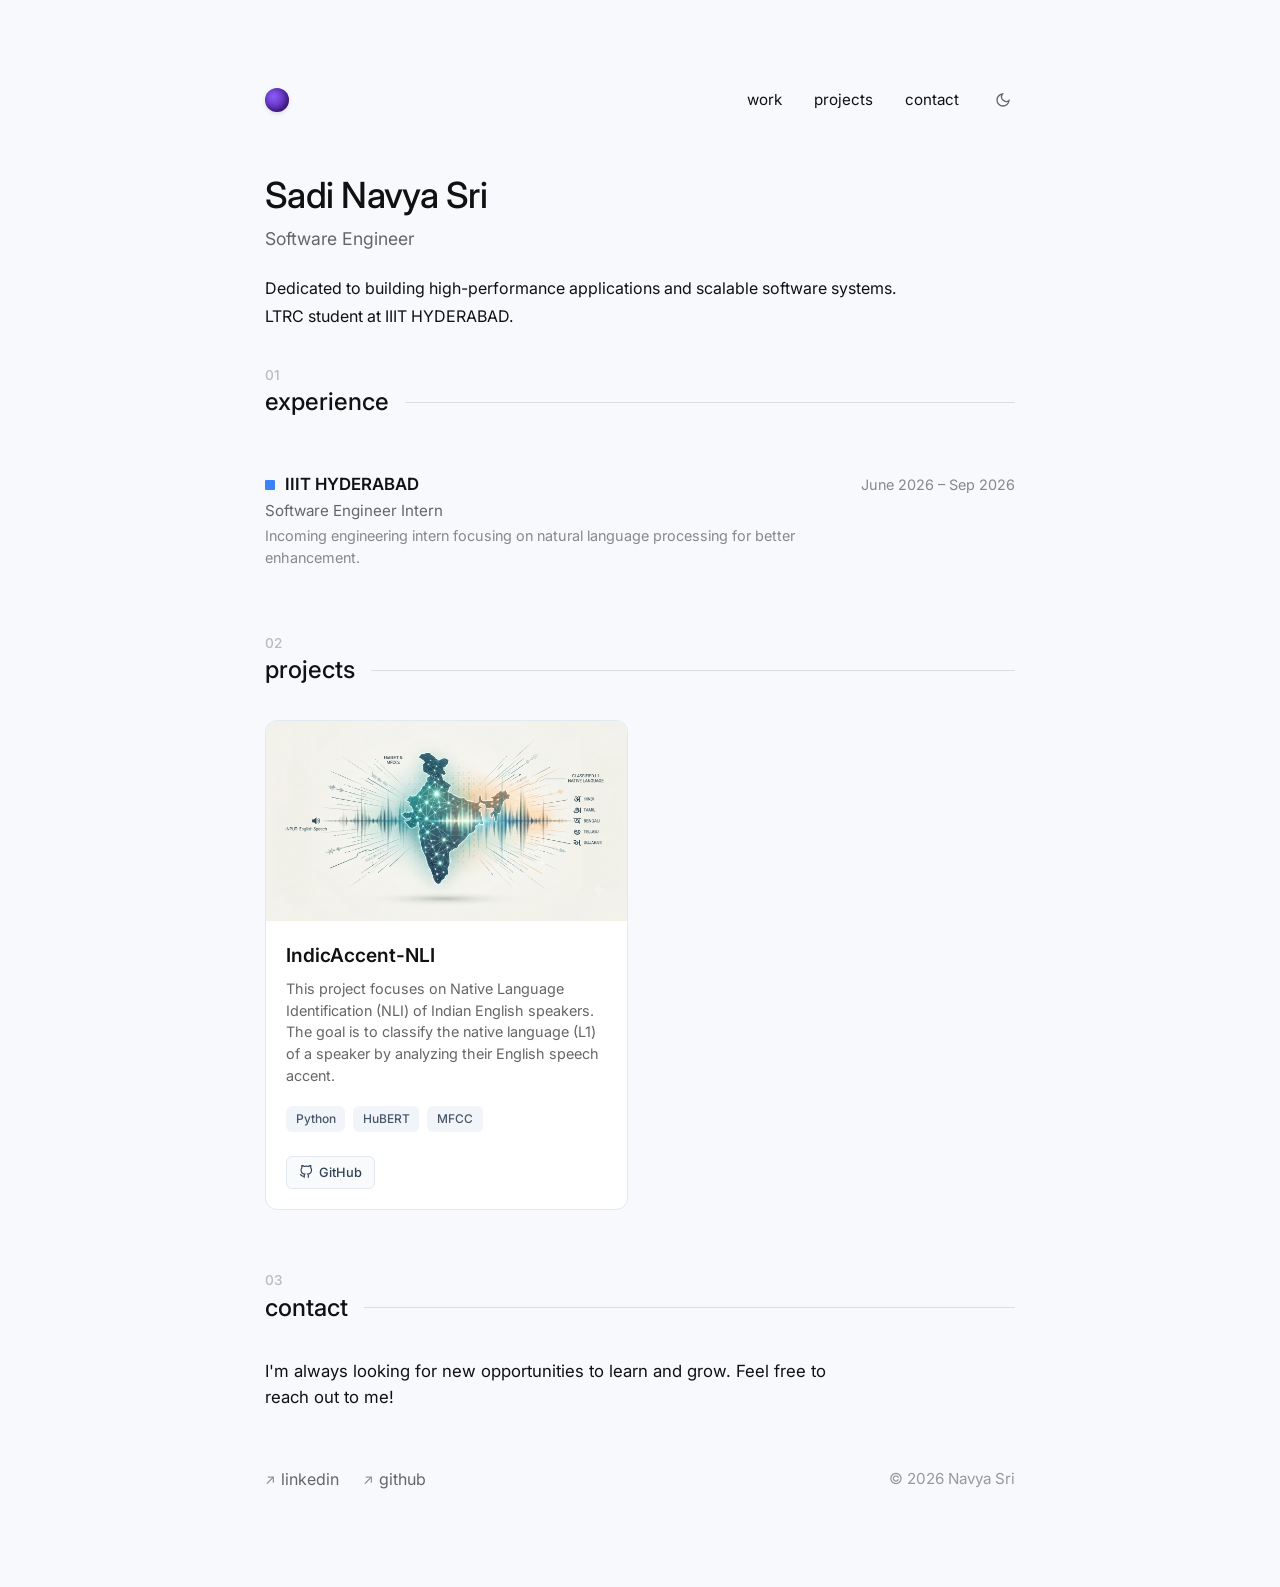
==== index.html @ 0bba28ca "Add files via upload" ====
<!DOCTYPE html>
<html lang="en">
<head>
  <meta charset="UTF-8">
  <meta name="viewport" content="width=device-width, initial-scale=1.0">
  <title>Sadi Navya Sri - Portfolio</title>
  <link href="https://fonts.googleapis.com/css2?family=Inter:wght@400;500;600&display=swap" rel="stylesheet">
  
  <style>
    /* --- Design Variables & Reset --- */
    :root {
      --bg-color: #f7f9fc;          
      --text-main: #111111;         
      --text-muted: #666666;        
      --text-light: #888888;        
      --line-color: #dddddd;        
      
      /* Accent Colors */
      --ibm-blue: #3b82f6;
    }

    * {
      margin: 0;
      padding: 0;
      box-sizing: border-box;
    }

    html {
      scroll-behavior: smooth;
    }

    body {
      font-family: 'Inter', sans-serif;
      background-color: var(--bg-color);
      color: var(--text-main);
      line-height: 1.5;
      padding: 4rem 2rem;
    }

    .container {
      max-width: 750px;
      margin: 0 auto;
    }

    /* --- Top Navigation Header Bar Layout --- */
    .nav-header {
      display: flex;
      justify-content: space-between;
      align-items: center;
      padding: 1.5rem 0 3.5rem 0; 
    }

    .logo-sphere {
      width: 24px;
      height: 24px;
      background: radial-gradient(circle at 35% 35%, #8b5cf6, #430e93); 
      border-radius: 50%;
      box-shadow: inset -2px -2px 6px rgba(0,0,0,0.4), 0 2px 4px rgba(0,0,0,0.1);
    }

    .nav-links {
      display: flex;
      align-items: center;
      gap: 2rem; 
    }

    .nav-item {
      font-size: 0.95rem;
      font-weight: 400;
      color: var(--text-main);
      text-decoration: none;
      transition: color 0.2s ease;
    }

    .nav-item:hover {
      color: #6366f1; 
    }

    .theme-toggle {
      background: none;
      border: none;
      cursor: pointer;
      color: var(--text-muted);
      display: flex;
      align-items: center;
      padding: 0.25rem;
      transition: color 0.2s ease;
    }

    .theme-toggle:hover {
      color: var(--text-main);
    }

    /* --- Profile Header Layout --- */
    .profile-header {
      margin-bottom: 3.5rem;
    }

    .name {
      font-size: 2.25rem;
      font-weight: 500;
      letter-spacing: -0.02em;
      margin-bottom: 0.25rem;
    }

    .title {
      font-size: 1.1rem;
      color: var(--text-muted);
      margin-bottom: 1.5rem;
    }

    .bio p {
      font-size: 1rem;
      color: var(--text-main);
      margin-bottom: 0.25rem;
    }

    /* --- Section Headings Feature (01, 02, 03) --- */
    .section-title-container {
      display: flex;
      align-items: baseline;
      position: relative;
      margin-bottom: 2rem;
    }

    .section-number {
      font-size: 0.85rem;
      color: #bbbbbb;
      font-weight: 500;
      position: absolute;
      top: -1.2rem;
      left: 0;
    }

    .section-heading {
      font-size: 1.5rem;
      font-weight: 500;
      text-transform: lowercase;
      margin-right: 1rem;
    }

    .header-line {
      flex-grow: 1;
      height: 1px;
      background-color: var(--line-color);
      align-self: center;
    }

    /* --- Experience List & Items --- */
    .experience-list {
      display: flex;
      flex-direction: column;
    }

    .experience-item {
      display: flex;
      justify-content: space-between;
      align-items: flex-start;
      padding: 1.25rem 0;
      border-bottom: 1px solid #eeeeee;
    }

    .experience-item:last-child {
      border-bottom: none;
    }

    .item-left {
      display: flex;
      flex-direction: column;
    }

    .company-name {
      font-size: 1.05rem;
      font-weight: 600;
      display: flex;
      align-items: center;
      gap: 0.6rem;
    }

    .company-name::before {
      content: "";
      display: inline-block;
      width: 10px;
      height: 10px;
      border-radius: 1px;
    }

    .color-ibm::before { background-color: var(--ibm-blue); }

    .role {
      font-size: 0.95rem;
      color: var(--text-muted);
      margin-top: 0.15rem;
    }

    .description {
      font-size: 0.9rem;
      color: var(--text-light);
      margin-top: 0.15rem;
    }

    .item-right {
      text-align: right;
      white-space: nowrap;
    }

    .date {
      font-size: 0.9rem;
      color: var(--text-light);
    }

    /* --- Projects Section Layout --- */
    .projects-section {
      margin-top: 4rem;
    }

    .projects-grid {
      display: grid;
      grid-template-columns: 1fr 1fr;
      gap: 1.5rem;
    }

    .project-card {
      background-color: #ffffff;
      border: 1px solid #e2e8f0;
      border-radius: 12px;
      overflow: hidden;
      display: flex;
      flex-direction: column;
    }

    .card-image-wrapper {
      width: 100%;
      height: 200px;
      overflow: hidden;
      background-color: #111111;
    }

    .card-img {
      width: 100%;
      height: 100%;
      object-fit: cover;
    }

    .card-content {
      padding: 1.25rem;
      display: flex;
      flex-direction: column;
      flex-grow: 1;
    }

    .project-title {
      font-size: 1.2rem;
      font-weight: 600;
      color: var(--text-main);
      margin-bottom: 0.5rem;
    }

    .project-description {
      font-size: 0.9rem;
      color: var(--text-muted);
      margin-bottom: 1.25rem;
      min-height: 42px;
    }

    .tags-container {
      display: flex;
      flex-wrap: wrap;
      gap: 0.4rem 0.5rem;
      margin-bottom: 1.5rem;
    }

    .tag {
      background-color: #f1f5f9;
      color: #475569;
      font-size: 0.75rem;
      font-weight: 500;
      padding: 0.25rem 0.6rem;
      border-radius: 6px;
    }

    .card-links {
      margin-top: auto;
      display: flex;
      gap: 0.75rem;
    }

    .btn-link {
      display: inline-flex;
      align-items: center;
      gap: 0.4rem;
      text-decoration: none;
      font-size: 0.8rem;
      font-weight: 500;
      color: #334155;
      background-color: #f8fafc;
      border: 1px solid #e2e8f0;
      padding: 0.35rem 0.75rem;
      border-radius: 6px;
      transition: all 0.2s ease-in-out;
    }

    .btn-link:hover {
      background-color: #f1f5f9;
      color: #0f172a;
      border-color: #cbd5e1;
    }

    /* --- Contact & Footer Section --- */
    .contact-section {
      margin-top: 5rem;
      margin-bottom: 2rem;
    }

    .contact-content {
      display: flex;
      flex-direction: column;
      gap: 2rem;
    }

    .contact-text {
      font-size: 1.05rem;
      color: var(--text-main);
      max-width: 600px;
      line-height: 1.6;
    }

    .footer-row {
      display: flex;
      justify-content: space-between;
      align-items: center;
      margin-top: 1rem;
      padding-top: 0.5rem;
    }

    .footer-links {
      display: flex;
      gap: 1.5rem;
    }

    .social-link {
      font-size: 1rem;
      color: #666666;
      text-decoration: none;
      display: inline-flex;
      align-items: center;
      gap: 0.3rem;
      transition: color 0.2s ease;
    }

    .arrow-icon {
      font-size: 0.85rem;
      color: #888888;
    }

    .social-link:hover, .social-link:hover .arrow-icon {
      color: #111111;
    }

    .footer-copyright {
      font-size: 0.95rem;
      color: #999999;
      font-weight: 400;
    }

    /* --- Responsive Queries --- */
    @media (max-width: 650px) {
      .projects-grid { grid-template-columns: 1fr; }
    }
    @media (max-width: 600px) {
      .experience-item { flex-direction: column; gap: 0.5rem; }
      .item-right { text-align: left; }
    }
    @media (max-width: 550px) {
      .footer-row { flex-direction: column; align-items: flex-start; gap: 1.5rem; }
    }
  </style>
</head>
<body>

  <main class="container">
    
    <nav class="nav-header">
      <div class="nav-logo">
        <div class="logo-sphere"></div>
      </div>
      <div class="nav-links">
        <a href="#experience" class="nav-item">work</a>
        <a href="#projects" class="nav-item">projects</a>
        <a href="#contact" class="nav-item">contact</a>
        <button class="theme-toggle" aria-label="Toggle theme">
          <svg width="16" height="16" viewBox="0 0 24 24" fill="none" stroke="currentColor" stroke-width="2"><path d="M21 12.79A9 9 0 1 1 11.21 3 7 7 0 0 0 21 12.79z"></path></svg>
        </button>
      </div>
    </nav>

    <header class="profile-header">
      <h1 class="name">Sadi Navya Sri</h1>
      <p class="title">Software Engineer</p>
      <div class="bio">
        <p>Dedicated to building high-performance applications and scalable software systems.</p>
        <p>LTRC student at IIIT HYDERABAD.</p>
      </div>
    </header>

    <section id="experience" class="experience-section">
      <div class="section-title-container">
        <span class="section-number">01</span>
        <h2 class="section-heading">experience</h2>
        <div class="header-line"></div>
      </div>

      <div class="experience-list">
        <div class="experience-item">
          <div class="item-left">
            <h3 class="company-name color-ibm">IIIT HYDERABAD</h3>
            <p class="role">Software Engineer Intern</p>
            <p class="description">Incoming engineering intern focusing on natural language processing for better enhancement.</p>
          </div>
          <div class="item-right">
            <span class="date">June 2026 – Sep 2026</span>
          </div>
        </div>
      </div>
    </section>

    <section id="projects" class="projects-section">
      <div class="section-title-container">
        <span class="section-number">02</span>
        <h2 class="section-heading">projects</h2>
        <div class="header-line"></div>
      </div>

      <div class="projects-grid">
        <article class="project-card">
          <div class="card-image-wrapper">
            <img src="image.png" alt="Web Bench Preview" class="card-img">
          </div>
          
          <div class="card-content">
            <h3 class="project-title">IndicAccent-NLI</h3>
            <p class="project-description">
              This project focuses on Native Language Identification (NLI) of Indian English speakers. The goal is to classify the native language (L1) of a speaker by analyzing their English speech accent.
            </p>
            
            <div class="tags-container">
              <span class="tag">Python</span>
              <span class="tag">HuBERT</span>
              <span class="tag">MFCC</span>
            </div>
            
            <div class="card-links">
              <a href="https://github.com/Navyasri2308/IndicAccent-NLI" target="_blank" rel="noopener noreferrer" class="btn-link">
                <svg width="14" height="14" viewBox="0 0 24 24" fill="none" stroke="currentColor" stroke-width="2">
                  <path d="M9 19c-5 1.5-5-2.5-7-3m14 6v-3.87a3.37 3.37 0 0 0-.94-2.61c3.14-.35 6.44-1.54 6.44-7A5.44 5.44 0 0 0 20 4.77 5.07 5.07 0 0 0 19.91 1S18.73.65 16 2.48a13.38 13.38 0 0 0-7 0C6.27.65 5.09 1 5.09 1A5.07 5.07 0 0 0 5 4.77a5.44 5.44 0 0 0-1.5 3.78c0 5.42 3.3 6.61 6.44 7A3.37 3.37 0 0 0 9 18.13V22"></path>
                </svg>
                GitHub
              </a>
            </div>
          </div>
        </article>
      </div>
    </section>

    <section id="contact" class="contact-section">
      <div class="section-title-container">
        <span class="section-number">03</span>
        <h2 class="section-heading">contact</h2>
        <div class="header-line"></div>
      </div>

      <div class="contact-content">
        <p class="contact-text">
          I'm always looking for new opportunities to learn and grow. Feel free to reach out to me!
        </p>

        <footer class="footer-row">
          <div class="footer-links">
            <a href="https://www.linkedin.com/in/sadi-navya-sri-a635b9347/" target="_blank" rel="noopener noreferrer" class="social-link">
              <span class="arrow-icon">↗</span> linkedin
            </a>
            <a href="https://github.com/Navyasri2308" target="_blank" rel="noopener noreferrer" class="social-link">
              <span class="arrow-icon">↗</span> github
            </a>
          </div>
          
          <div class="footer-copyright">
            &copy; 2026 Navya Sri
          </div>
        </footer>
      </div>
    </section>

  </main>

</body>
</html>
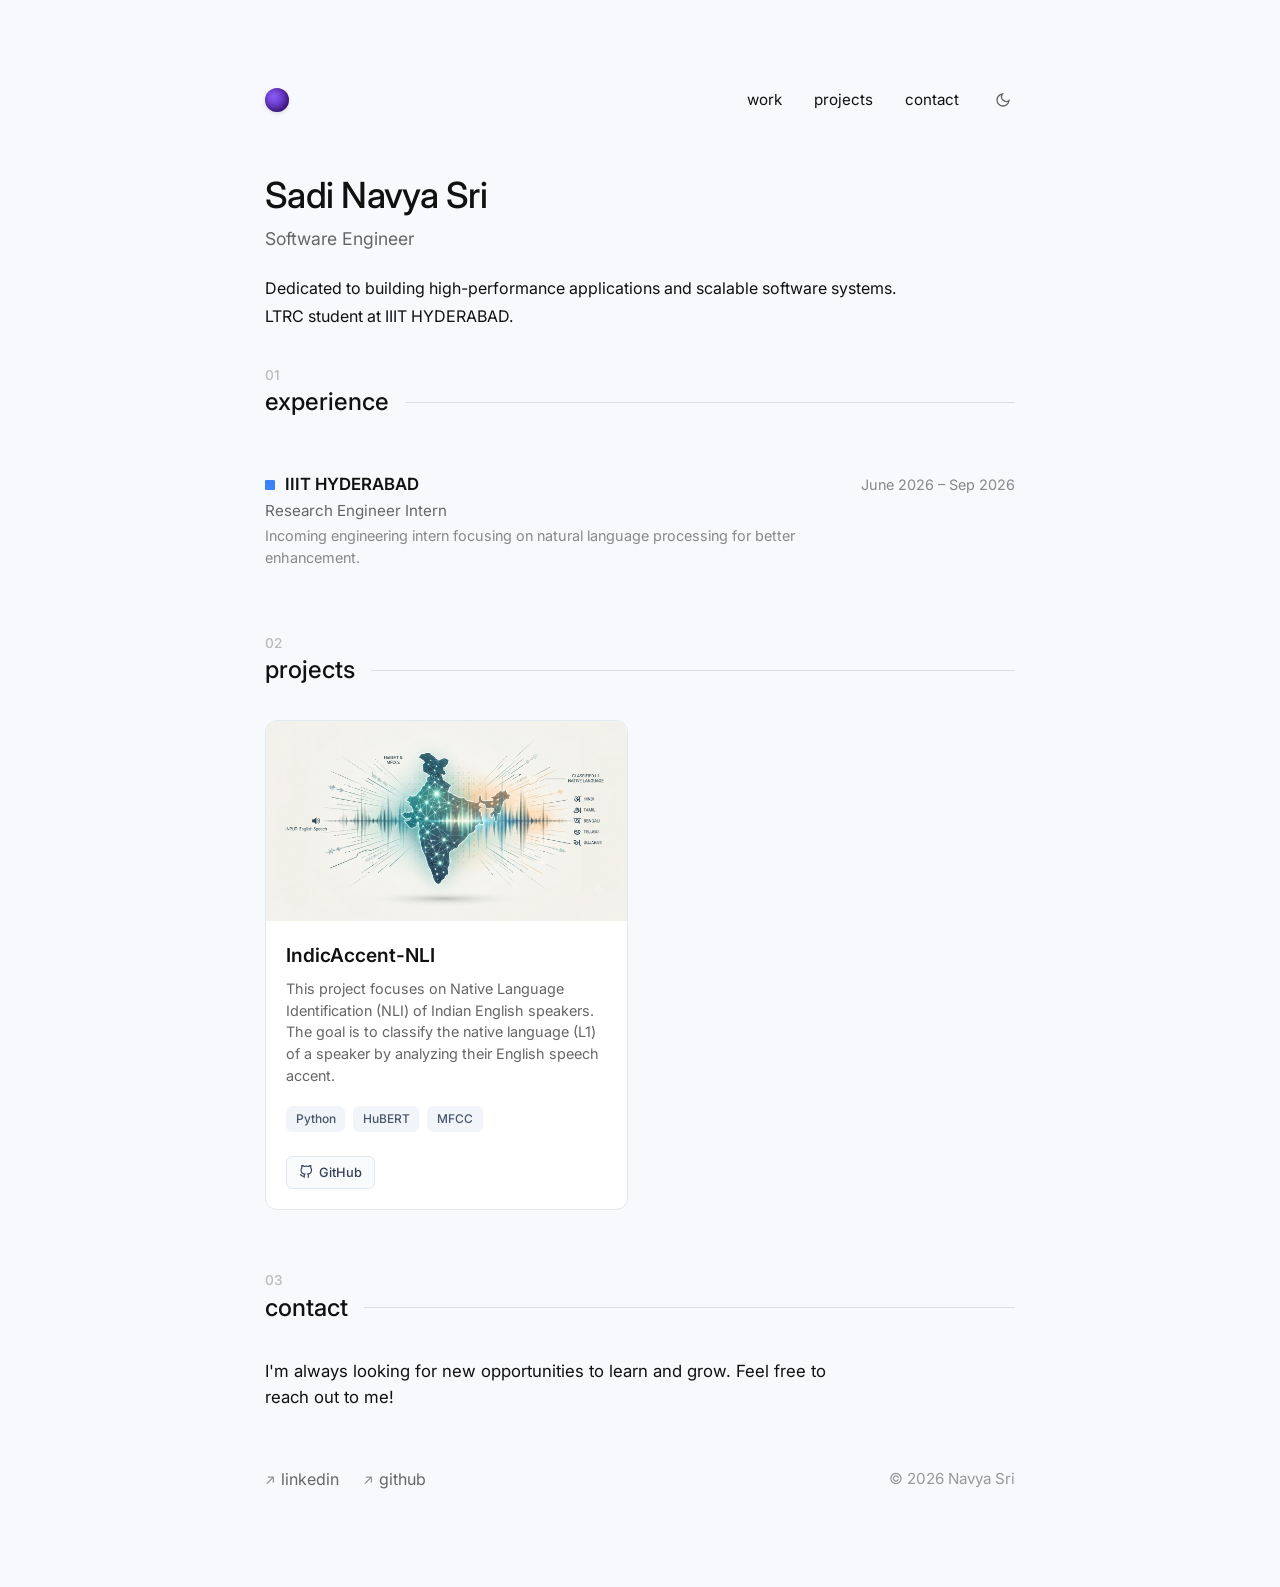
==== commit 6448a28e: "Update index.html" ====
--- a/index.html
+++ b/index.html
@@ -414,7 +414,7 @@
         <div class="experience-item">
           <div class="item-left">
             <h3 class="company-name color-ibm">IIIT HYDERABAD</h3>
-            <p class="role">Software Engineer Intern</p>
+            <p class="role">Research Engineer Intern</p>
             <p class="description">Incoming engineering intern focusing on natural language processing for better enhancement.</p>
           </div>
           <div class="item-right">
@@ -494,4 +494,4 @@
   </main>
 
 </body>
-</html>+</html>
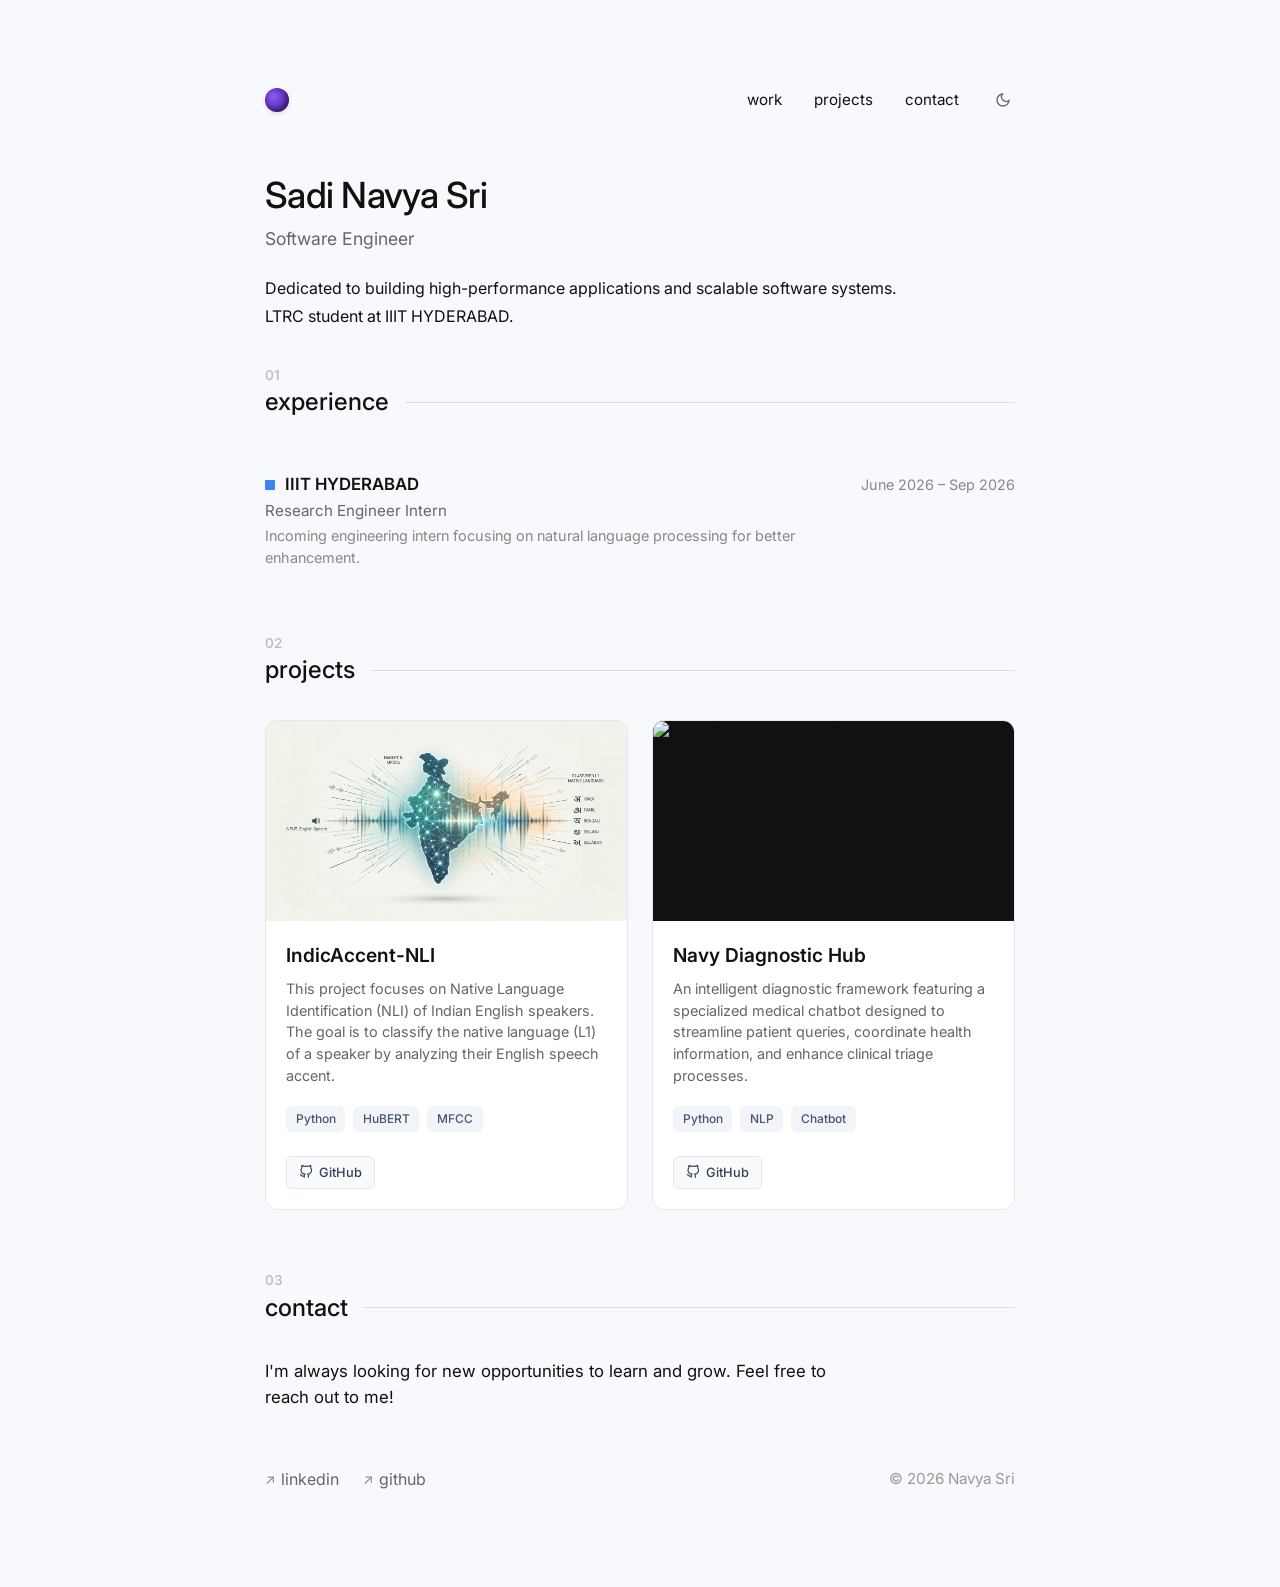
==== commit 9e31775e: "index.html" ====
--- a/index.html
+++ b/index.html
@@ -459,6 +459,34 @@
             </div>
           </div>
         </article>
+
+        <article class="project-card">
+          <div class="card-image-wrapper">
+            <img src="img1.png" alt="Navy Diagnostic Hub Preview" class="card-img">
+          </div>
+          
+          <div class="card-content">
+            <h3 class="project-title">Navy Diagnostic Hub</h3>
+            <p class="project-description">
+              An intelligent diagnostic framework featuring a specialized medical chatbot designed to streamline patient queries, coordinate health information, and enhance clinical triage processes.
+            </p>
+            
+            <div class="tags-container">
+              <span class="tag">Python</span>
+              <span class="tag">NLP</span>
+              <span class="tag">Chatbot</span>
+            </div>
+            
+            <div class="card-links">
+              <a href="https://github.com/Navyasri2308/navy-diagnostic-chatbot" target="_blank" rel="noopener noreferrer" class="btn-link">
+                <svg width="14" height="14" viewBox="0 0 24 24" fill="none" stroke="currentColor" stroke-width="2">
+                  <path d="M9 19c-5 1.5-5-2.5-7-3m14 6v-3.87a3.37 3.37 0 0 0-.94-2.61c3.14-.35 6.44-1.54 6.44-7A5.44 5.44 0 0 0 20 4.77 5.07 5.07 0 0 0 19.91 1S18.73.65 16 2.48a13.38 13.38 0 0 0-7 0C6.27.65 5.09 1 5.09 1A5.07 5.07 0 0 0 5 4.77a5.44 5.44 0 0 0-1.5 3.78c0 5.42 3.3 6.61 6.44 7A3.37 3.37 0 0 0 9 18.13V22"></path>
+                </svg>
+                GitHub
+              </a>
+            </div>
+          </div>
+        </article>
       </div>
     </section>
 
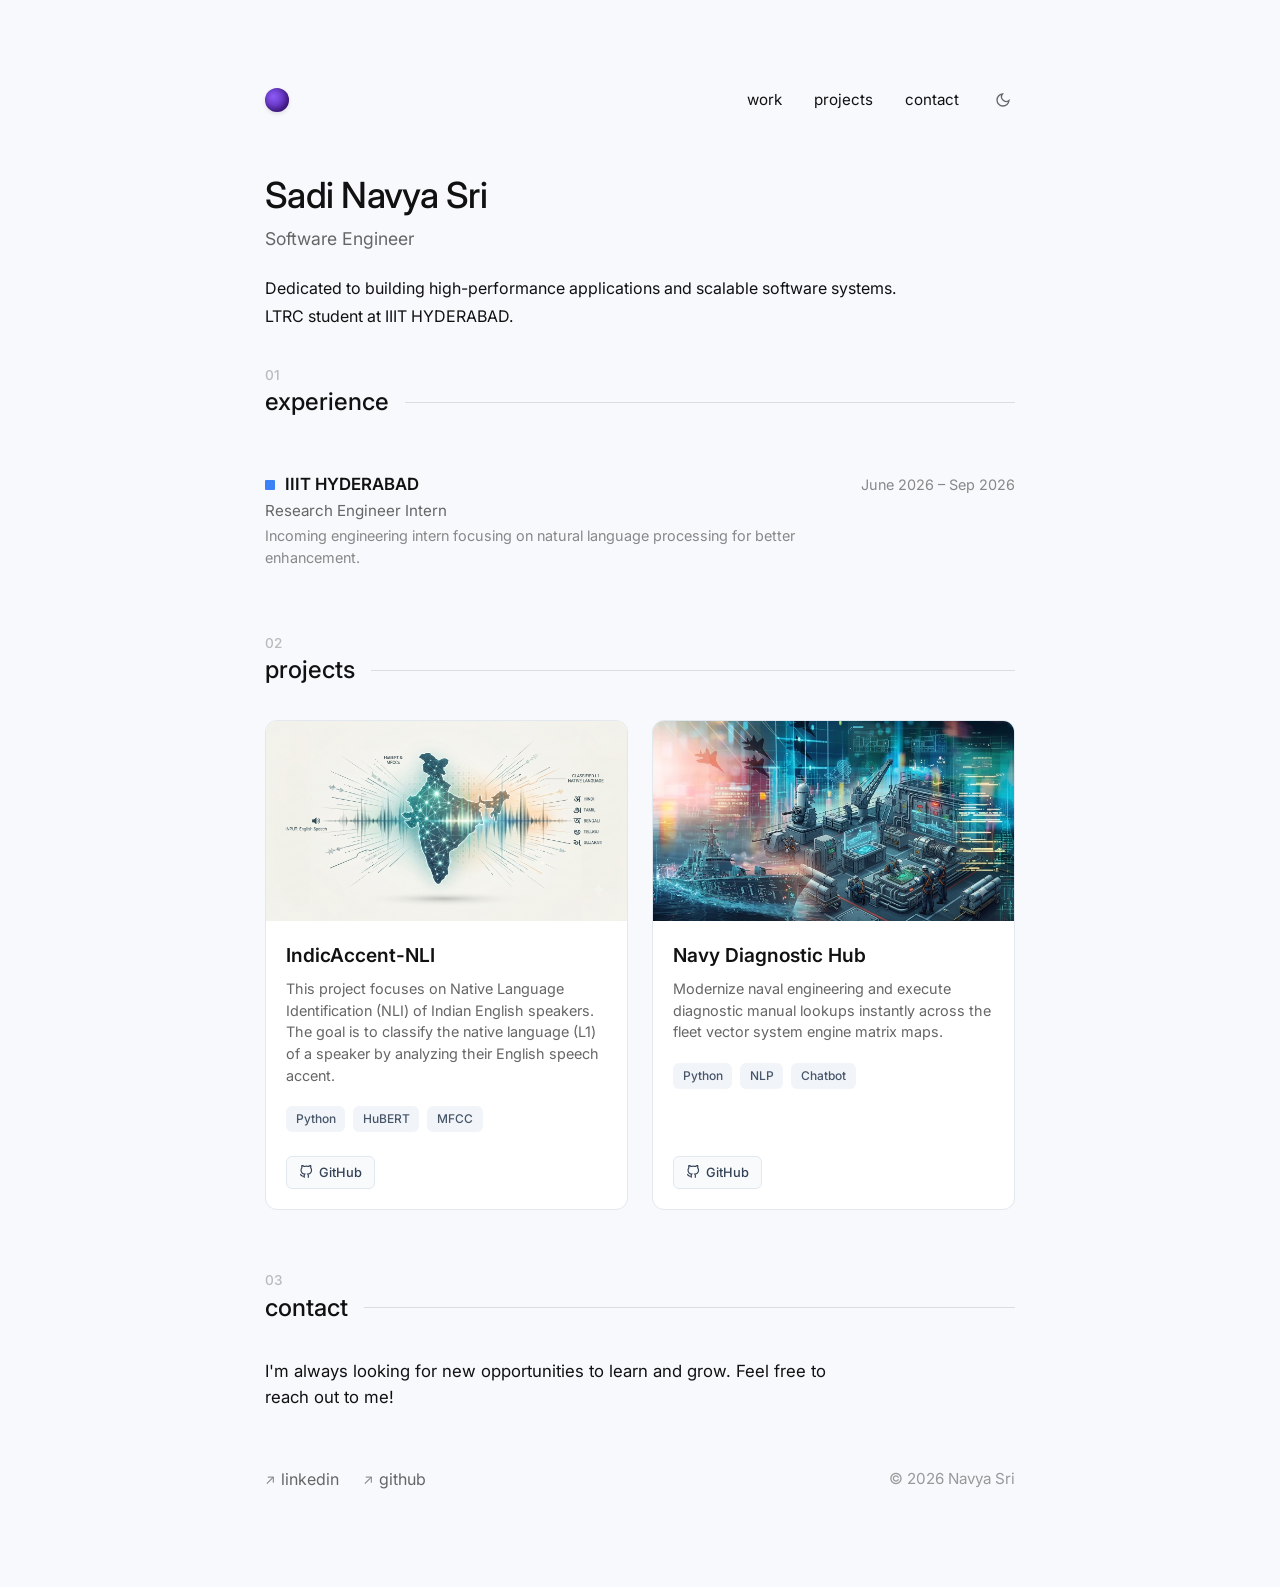
==== commit 1696fbfa: "index.html" ====
--- a/index.html
+++ b/index.html
@@ -468,7 +468,7 @@
           <div class="card-content">
             <h3 class="project-title">Navy Diagnostic Hub</h3>
             <p class="project-description">
-              An intelligent diagnostic framework featuring a specialized medical chatbot designed to streamline patient queries, coordinate health information, and enhance clinical triage processes.
+              Modernize naval engineering and execute diagnostic manual lookups instantly across the fleet vector system engine matrix maps.
             </p>
             
             <div class="tags-container">
